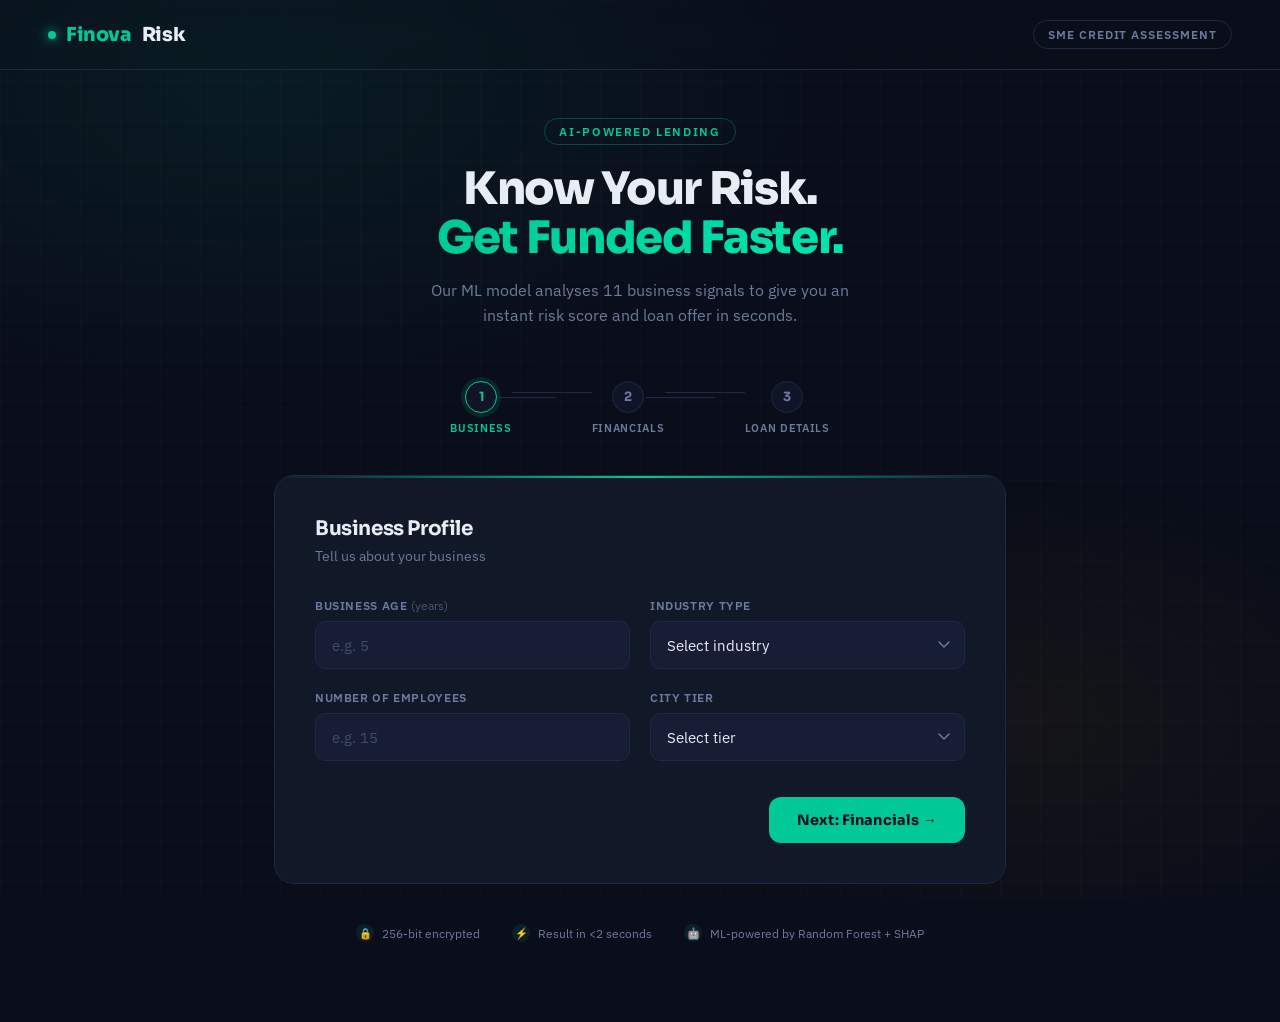
==== frontend/index.html @ 18f0ed32 "Add files via upload" ====
<!DOCTYPE html>
<html lang="en">
<head>
  <meta charset="UTF-8" />
  <meta name="viewport" content="width=device-width, initial-scale=1.0" />
  <title>SME Risk Assessment — Apply</title>
  <link rel="preconnect" href="https://fonts.googleapis.com" />
  <link href="https://fonts.googleapis.com/css2?family=Sora:wght@300;400;600;700;800&family=IBM+Plex+Sans:wght@300;400;500;600&family=IBM+Plex+Mono:wght@400;500&display=swap" rel="stylesheet" />
  <style>
    *, *::before, *::after { box-sizing: border-box; margin: 0; padding: 0; }

    :root {
      --navy:     #0a0e1a;
      --navy-2:   #0f1526;
      --navy-3:   #161d35;
      --navy-4:   #1e2745;
      --teal:     #00c896;
      --teal-dim: #00a07a;
      --gold:     #f0a500;
      --rose:     #ff5f7e;
      --text:     #e8ecf4;
      --muted:    #6b7a9e;
      --border:   #1e2848;
      --card:     #111827;
    }

    html { scroll-behavior: smooth; }

    body {
      font-family: 'IBM Plex Sans', sans-serif;
      background: var(--navy);
      color: var(--text);
      min-height: 100vh;
      overflow-x: hidden;
    }

    /* ── Background mesh ──────────────────────────── */
    body::before {
      content: '';
      position: fixed; inset: 0;
      background:
        radial-gradient(ellipse 80% 60% at 20% 10%, rgba(0,200,150,.07) 0%, transparent 60%),
        radial-gradient(ellipse 60% 50% at 80% 80%, rgba(240,165,0,.05) 0%, transparent 55%);
      pointer-events: none; z-index: 0;
    }

    /* ── Grid texture ─────────────────────────────── */
    body::after {
      content: '';
      position: fixed; inset: 0;
      background-image: linear-gradient(rgba(255,255,255,.015) 1px, transparent 1px),
                        linear-gradient(90deg, rgba(255,255,255,.015) 1px, transparent 1px);
      background-size: 40px 40px;
      pointer-events: none; z-index: 0;
    }

    /* ── Header ───────────────────────────────────── */
    header {
      position: relative; z-index: 10;
      display: flex; align-items: center; justify-content: space-between;
      padding: 20px 48px;
      border-bottom: 1px solid var(--border);
      backdrop-filter: blur(12px);
    }

    .logo {
      font-family: 'Sora', sans-serif;
      font-weight: 800;
      font-size: 1.2rem;
      letter-spacing: -.02em;
      display: flex; align-items: center; gap: 10px;
    }

    .logo-dot {
      width: 8px; height: 8px;
      border-radius: 50%;
      background: var(--teal);
      box-shadow: 0 0 12px var(--teal);
      animation: pulse 2s ease-in-out infinite;
    }

    @keyframes pulse {
      0%,100% { box-shadow: 0 0 8px var(--teal); }
      50%      { box-shadow: 0 0 20px var(--teal), 0 0 40px rgba(0,200,150,.3); }
    }

    .logo span { color: var(--teal); }

    .header-badge {
      font-size: .75rem;
      font-weight: 600;
      letter-spacing: .08em;
      text-transform: uppercase;
      color: var(--muted);
      border: 1px solid var(--border);
      padding: 6px 14px;
      border-radius: 20px;
    }

    /* ── Main layout ──────────────────────────────── */
    main {
      position: relative; z-index: 5;
      max-width: 780px;
      margin: 0 auto;
      padding: 48px 24px 80px;
    }

    /* ── Hero headline ────────────────────────────── */
    .hero {
      text-align: center;
      margin-bottom: 52px;
    }

    .hero-eyebrow {
      display: inline-block;
      font-size: .72rem;
      font-weight: 600;
      letter-spacing: .14em;
      text-transform: uppercase;
      color: var(--teal);
      border: 1px solid rgba(0,200,150,.3);
      padding: 5px 14px;
      border-radius: 20px;
      margin-bottom: 20px;
    }

    .hero h1 {
      font-family: 'Sora', sans-serif;
      font-weight: 800;
      font-size: clamp(1.9rem, 4vw, 2.8rem);
      line-height: 1.1;
      letter-spacing: -.03em;
      margin-bottom: 14px;
    }

    .hero h1 em {
      font-style: normal;
      background: linear-gradient(135deg, var(--teal), #00e6b0);
      -webkit-background-clip: text;
      -webkit-text-fill-color: transparent;
      background-clip: text;
    }

    .hero p {
      color: var(--muted);
      font-size: 1rem;
      max-width: 460px;
      margin: 0 auto;
      line-height: 1.6;
    }

    /* ── Step progress ────────────────────────────── */
    .steps-nav {
      display: flex;
      align-items: center;
      justify-content: center;
      gap: 0;
      margin-bottom: 40px;
    }

    .step-item {
      display: flex;
      flex-direction: column;
      align-items: center;
      gap: 8px;
      position: relative;
    }

    .step-item:not(:last-child)::after {
      content: '';
      position: absolute;
      top: 16px;
      left: calc(50% + 18px);
      width: calc(100% - 4px);
      height: 1px;
      background: var(--border);
      transition: background .4s ease;
    }

    .step-item.completed:not(:last-child)::after {
      background: var(--teal);
    }

    .step-connector {
      width: 80px;
      height: 1px;
      background: var(--border);
      margin-bottom: 28px;
      transition: background .4s ease;
    }

    .step-circle {
      width: 32px; height: 32px;
      border-radius: 50%;
      display: flex; align-items: center; justify-content: center;
      font-family: 'Sora', sans-serif;
      font-size: .8rem;
      font-weight: 700;
      border: 1.5px solid var(--border);
      color: var(--muted);
      background: var(--navy-2);
      transition: all .3s ease;
      position: relative; z-index: 1;
    }

    .step-item.active .step-circle {
      border-color: var(--teal);
      color: var(--teal);
      box-shadow: 0 0 0 4px rgba(0,200,150,.12);
    }

    .step-item.completed .step-circle {
      background: var(--teal);
      border-color: var(--teal);
      color: var(--navy);
    }

    .step-label {
      font-size: .7rem;
      font-weight: 600;
      letter-spacing: .06em;
      text-transform: uppercase;
      color: var(--muted);
      white-space: nowrap;
    }

    .step-item.active .step-label { color: var(--teal); }
    .step-item.completed .step-label { color: var(--text); }

    .steps-nav-inner {
      display: flex;
      align-items: flex-start;
      gap: 0;
    }

    .step-row {
      display: flex;
      align-items: center;
    }

    .step-line {
      width: 80px; height: 1px;
      background: var(--border);
      margin-bottom: 30px;
      transition: background .5s;
    }

    .step-line.done { background: var(--teal); }

    /* ── Card form ────────────────────────────────── */
    .form-card {
      background: var(--card);
      border: 1px solid var(--border);
      border-radius: 20px;
      padding: 40px;
      position: relative;
      overflow: hidden;
    }

    .form-card::before {
      content: '';
      position: absolute;
      top: 0; left: 0; right: 0;
      height: 2px;
      background: linear-gradient(90deg, transparent, var(--teal), transparent);
    }

    .step-panel {
      display: none;
      animation: fadeSlide .35s ease forwards;
    }

    .step-panel.active { display: block; }

    @keyframes fadeSlide {
      from { opacity: 0; transform: translateX(18px); }
      to   { opacity: 1; transform: translateX(0); }
    }

    .panel-title {
      font-family: 'Sora', sans-serif;
      font-weight: 700;
      font-size: 1.25rem;
      margin-bottom: 6px;
      letter-spacing: -.02em;
    }

    .panel-subtitle {
      color: var(--muted);
      font-size: .875rem;
      margin-bottom: 32px;
    }

    /* ── Form fields ──────────────────────────────── */
    .field-grid {
      display: grid;
      grid-template-columns: 1fr 1fr;
      gap: 20px;
    }

    .field-grid.single { grid-template-columns: 1fr; }
    .field-grid.thirds { grid-template-columns: 1fr 1fr 1fr; }

    @media (max-width: 580px) {
      .field-grid, .field-grid.thirds { grid-template-columns: 1fr; }
      .form-card { padding: 24px; }
    }

    .field {
      display: flex;
      flex-direction: column;
      gap: 8px;
    }

    .field.full { grid-column: 1 / -1; }

    label {
      font-size: .78rem;
      font-weight: 600;
      letter-spacing: .05em;
      text-transform: uppercase;
      color: var(--muted);
    }

    .field-hint {
      font-size: .72rem;
      color: #4a5570;
      letter-spacing: 0;
      text-transform: none;
      font-weight: 400;
    }

    input[type="number"],
    input[type="text"],
    select {
      background: var(--navy-3);
      border: 1px solid var(--border);
      border-radius: 10px;
      padding: 13px 16px;
      font-family: 'IBM Plex Sans', sans-serif;
      font-size: .95rem;
      color: var(--text);
      transition: border-color .2s, box-shadow .2s;
      outline: none;
      width: 100%;
      appearance: none;
    }

    input[type="number"]:focus,
    input[type="text"]:focus,
    select:focus {
      border-color: var(--teal);
      box-shadow: 0 0 0 3px rgba(0,200,150,.12);
    }

    input[type="number"]::placeholder { color: var(--muted); opacity: .5; }

    select {
      background-image: url("data:image/svg+xml,%3Csvg xmlns='http://www.w3.org/2000/svg' width='12' height='8' viewBox='0 0 12 8'%3E%3Cpath d='M1 1l5 5 5-5' stroke='%236b7a9e' stroke-width='1.5' fill='none' stroke-linecap='round'/%3E%3C/svg%3E");
      background-repeat: no-repeat;
      background-position: right 14px center;
      padding-right: 40px;
      cursor: pointer;
    }

    select option { background: var(--navy-3); }

    /* Segmented control for utility payment */
    .segmented {
      display: flex;
      border: 1px solid var(--border);
      border-radius: 10px;
      overflow: hidden;
    }

    .segmented input[type="radio"] { display: none; }

    .segmented label {
      flex: 1;
      text-align: center;
      padding: 12px 8px;
      font-size: .8rem;
      font-weight: 600;
      text-transform: uppercase;
      letter-spacing: .05em;
      color: var(--muted);
      background: var(--navy-3);
      cursor: pointer;
      transition: all .2s;
      border-right: 1px solid var(--border);
    }

    .segmented label:last-of-type { border-right: none; }

    .segmented input[type="radio"]:checked + label {
      color: var(--navy);
      background: var(--teal);
    }

    /* INR prefix input */
    .input-prefix {
      display: flex;
      align-items: center;
      border: 1px solid var(--border);
      border-radius: 10px;
      overflow: hidden;
      background: var(--navy-3);
      transition: border-color .2s, box-shadow .2s;
    }

    .input-prefix:focus-within {
      border-color: var(--teal);
      box-shadow: 0 0 0 3px rgba(0,200,150,.12);
    }

    .prefix-label {
      padding: 13px 14px;
      font-family: 'IBM Plex Mono', monospace;
      font-size: .8rem;
      color: var(--teal);
      font-weight: 500;
      border-right: 1px solid var(--border);
      background: rgba(0,200,150,.06);
      white-space: nowrap;
      text-transform: none;
      letter-spacing: 0;
    }

    .input-prefix input {
      border: none;
      border-radius: 0;
      background: transparent;
      flex: 1;
    }

    .input-prefix input:focus {
      border: none;
      box-shadow: none;
    }

    /* Range slider */
    .slider-wrap { display: flex; flex-direction: column; gap: 8px; }

    .slider-val {
      font-family: 'IBM Plex Mono', monospace;
      font-size: 1.1rem;
      font-weight: 500;
      color: var(--teal);
    }

    input[type="range"] {
      width: 100%;
      height: 4px;
      -webkit-appearance: none;
      background: var(--border);
      border-radius: 2px;
      outline: none;
      cursor: pointer;
    }

    input[type="range"]::-webkit-slider-thumb {
      -webkit-appearance: none;
      width: 18px; height: 18px;
      border-radius: 50%;
      background: var(--teal);
      box-shadow: 0 0 0 3px rgba(0,200,150,.2);
      cursor: pointer;
    }

    .slider-ticks {
      display: flex;
      justify-content: space-between;
      font-size: .7rem;
      color: var(--muted);
      font-family: 'IBM Plex Mono', monospace;
    }

    /* Error state */
    .field.error input,
    .field.error select,
    .field.error .input-prefix {
      border-color: var(--rose) !important;
    }

    .field-error-msg {
      font-size: .72rem;
      color: var(--rose);
      display: none;
    }

    .field.error .field-error-msg { display: block; }

    /* ── Summary card ─────────────────────────────── */
    .summary-grid {
      display: grid;
      grid-template-columns: 1fr 1fr;
      gap: 10px;
      margin-bottom: 28px;
    }

    .summary-item {
      background: var(--navy-3);
      border: 1px solid var(--border);
      border-radius: 10px;
      padding: 12px 16px;
    }

    .summary-item .s-label {
      font-size: .7rem;
      font-weight: 600;
      letter-spacing: .07em;
      text-transform: uppercase;
      color: var(--muted);
      margin-bottom: 4px;
    }

    .summary-item .s-val {
      font-family: 'IBM Plex Mono', monospace;
      font-size: .9rem;
      font-weight: 500;
      color: var(--text);
    }

    /* ── Navigation buttons ───────────────────────── */
    .form-nav {
      display: flex;
      justify-content: space-between;
      align-items: center;
      margin-top: 36px;
      gap: 12px;
    }

    .btn {
      font-family: 'Sora', sans-serif;
      font-weight: 700;
      font-size: .9rem;
      padding: 14px 28px;
      border-radius: 12px;
      border: none;
      cursor: pointer;
      transition: all .25s;
      letter-spacing: .01em;
    }

    .btn-ghost {
      background: transparent;
      border: 1px solid var(--border);
      color: var(--muted);
    }

    .btn-ghost:hover {
      border-color: var(--teal);
      color: var(--teal);
    }

    .btn-primary {
      background: var(--teal);
      color: var(--navy);
      min-width: 160px;
      display: flex; align-items: center; justify-content: center; gap: 8px;
    }

    .btn-primary:hover {
      background: #00e6b0;
      transform: translateY(-1px);
      box-shadow: 0 8px 24px rgba(0,200,150,.3);
    }

    .btn-primary:active { transform: translateY(0); }

    .btn-primary:disabled {
      opacity: .5; cursor: not-allowed; transform: none; box-shadow: none;
    }

    .btn-primary .spinner {
      width: 16px; height: 16px;
      border: 2px solid rgba(10,14,26,.3);
      border-top-color: var(--navy);
      border-radius: 50%;
      animation: spin .7s linear infinite;
      display: none;
    }

    @keyframes spin { to { transform: rotate(360deg); } }

    .btn-primary.loading .spinner { display: block; }
    .btn-primary.loading .btn-text { display: none; }

    /* ── Trust strip ──────────────────────────────── */
    .trust-strip {
      display: flex;
      justify-content: center;
      gap: 32px;
      margin-top: 40px;
      flex-wrap: wrap;
    }

    .trust-item {
      display: flex;
      align-items: center;
      gap: 8px;
      font-size: .78rem;
      color: var(--muted);
    }

    .trust-icon {
      width: 18px; height: 18px;
      border-radius: 50%;
      background: rgba(0,200,150,.1);
      display: flex; align-items: center; justify-content: center;
      font-size: .65rem;
    }

    /* ── Toast ────────────────────────────────────── */
    .toast {
      position: fixed;
      bottom: 28px; right: 28px;
      background: #1e1430;
      border: 1px solid var(--rose);
      color: var(--rose);
      padding: 14px 20px;
      border-radius: 12px;
      font-size: .875rem;
      font-weight: 500;
      max-width: 340px;
      transform: translateY(80px);
      opacity: 0;
      transition: all .3s;
      z-index: 100;
    }

    .toast.show {
      transform: translateY(0);
      opacity: 1;
    }
  </style>
</head>
<body>

  <header>
    <div class="logo">
      <div class="logo-dot"></div>
      <span>Finova</span>Risk
    </div>
    <div class="header-badge">SME Credit Assessment</div>
  </header>

  <main>
    <div class="hero">
      <div class="hero-eyebrow">AI-Powered Lending</div>
      <h1>Know Your Risk.<br /><em>Get Funded Faster.</em></h1>
      <p>Our ML model analyses 11 business signals to give you an instant risk score and loan offer in seconds.</p>
    </div>

    <!-- Step Progress -->
    <div class="steps-nav" id="stepsNav">
      <div class="step-row">
        <div class="step-item active" id="s1">
          <div class="step-circle">1</div>
          <div class="step-label">Business</div>
        </div>
        <div class="step-line" id="line1"></div>
        <div class="step-item" id="s2">
          <div class="step-circle">2</div>
          <div class="step-label">Financials</div>
        </div>
        <div class="step-line" id="line2"></div>
        <div class="step-item" id="s3">
          <div class="step-circle">3</div>
          <div class="step-label">Loan Details</div>
        </div>
      </div>
    </div>

    <div class="form-card">

      <!-- ── Step 1: Business Profile ──────────────────── -->
      <div class="step-panel active" id="panel1">
        <div class="panel-title">Business Profile</div>
        <div class="panel-subtitle">Tell us about your business</div>

        <div class="field-grid">
          <div class="field" id="f-business_age">
            <label for="business_age">Business Age
              <span class="field-hint">(years)</span>
            </label>
            <input type="number" id="business_age" name="business_age" placeholder="e.g. 5" min="0" max="100" />
            <span class="field-error-msg">Please enter a valid age (0–100)</span>
          </div>

          <div class="field" id="f-industry_type">
            <label for="industry_type">Industry Type</label>
            <select id="industry_type" name="industry_type">
              <option value="" disabled selected>Select industry</option>
              <option value="0">🛍️  Retail</option>
              <option value="1">🏭  Manufacturing</option>
              <option value="2">💼  Services</option>
              <option value="3">🍽️  Food &amp; Beverage</option>
              <option value="4">🧵  Textile</option>
            </select>
            <span class="field-error-msg">Please select an industry</span>
          </div>

          <div class="field" id="f-num_employees">
            <label for="num_employees">Number of Employees</label>
            <input type="number" id="num_employees" name="num_employees" placeholder="e.g. 15" min="1" max="5000" />
            <span class="field-error-msg">Enter a number between 1 and 5000</span>
          </div>

          <div class="field" id="f-city_tier">
            <label for="city_tier">City Tier</label>
            <select id="city_tier" name="city_tier">
              <option value="" disabled selected>Select tier</option>
              <option value="1">Tier 1 — Metro (Mumbai, Delhi, Bengaluru…)</option>
              <option value="2">Tier 2 — Mid-size city</option>
              <option value="3">Tier 3 — Small town / Rural</option>
            </select>
            <span class="field-error-msg">Please select a city tier</span>
          </div>
        </div>

        <div class="form-nav">
          <div></div>
          <button class="btn btn-primary" onclick="nextStep(1)">
            <span class="btn-text">Next: Financials →</span>
            <span class="spinner"></span>
          </button>
        </div>
      </div>

      <!-- ── Step 2: Financials ────────────────────────── -->
      <div class="step-panel" id="panel2">
        <div class="panel-title">Financial Details</div>
        <div class="panel-subtitle">Your business's financial health signals</div>

        <div class="field-grid">
          <div class="field" id="f-annual_revenue">
            <label>Annual Revenue</label>
            <div class="input-prefix">
              <span class="prefix-label">₹ INR</span>
              <input type="number" id="annual_revenue" name="annual_revenue" placeholder="e.g. 5000000" min="0" />
            </div>
            <span class="field-error-msg">Enter a positive revenue amount</span>
          </div>

          <div class="field" id="f-existing_debt">
            <label>Existing Debt</label>
            <div class="input-prefix">
              <span class="prefix-label">₹ INR</span>
              <input type="number" id="existing_debt" name="existing_debt" placeholder="e.g. 500000" min="0" />
            </div>
            <span class="field-error-msg">Enter 0 if no existing debt</span>
          </div>

          <div class="field" id="f-upi_volume">
            <label>Monthly UPI Volume
              <span class="field-hint">(INR/month)</span>
            </label>
            <div class="input-prefix">
              <span class="prefix-label">₹ INR</span>
              <input type="number" id="upi_volume" name="upi_volume" placeholder="e.g. 300000" min="0" />
            </div>
            <span class="field-error-msg">Enter a valid UPI volume</span>
          </div>

          <div class="field" id="f-gst_consistency">
            <label>GST Filing Consistency
              <span class="field-hint">(%)</span>
            </label>
            <div class="slider-wrap">
              <span class="slider-val" id="gst_val">70%</span>
              <input type="range" id="gst_consistency" name="gst_consistency" min="0" max="100" value="70"
                     oninput="document.getElementById('gst_val').textContent = this.value + '%'" />
              <div class="slider-ticks"><span>0%</span><span>50%</span><span>100%</span></div>
            </div>
          </div>

          <div class="field full" id="f-utility_payment">
            <label>Utility Bill Payment History</label>
            <div class="segmented">
              <input type="radio" name="utility_payment" id="util_poor"    value="0" />
              <label for="util_poor"    style="color:inherit">🔴 Poor</label>
              <input type="radio" name="utility_payment" id="util_avg"     value="1" checked />
              <label for="util_avg"     style="color:inherit">🟡 Average</label>
              <input type="radio" name="utility_payment" id="util_good"    value="2" />
              <label for="util_good"    style="color:inherit">🟢 Good</label>
            </div>
          </div>
        </div>

        <div class="form-nav">
          <button class="btn btn-ghost" onclick="prevStep(2)">← Back</button>
          <button class="btn btn-primary" onclick="nextStep(2)">
            <span class="btn-text">Next: Loan Details →</span>
            <span class="spinner"></span>
          </button>
        </div>
      </div>

      <!-- ── Step 3: Loan Details + Summary ───────────── -->
      <div class="step-panel" id="panel3">
        <div class="panel-title">Loan Request</div>
        <div class="panel-subtitle">How much do you need and for how long?</div>

        <div class="field-grid">
          <div class="field" id="f-loan_amount">
            <label>Loan Amount Requested</label>
            <div class="input-prefix">
              <span class="prefix-label">₹ INR</span>
              <input type="number" id="loan_amount" name="loan_amount" placeholder="e.g. 2000000" min="1" />
            </div>
            <span class="field-error-msg">Enter a valid loan amount</span>
          </div>

          <div class="field" id="f-loan_duration">
            <label>Loan Duration
              <span class="field-hint">(months)</span>
            </label>
            <div class="slider-wrap">
              <span class="slider-val" id="dur_val">24 months</span>
              <input type="range" id="loan_duration" name="loan_duration" min="3" max="120" value="24"
                     oninput="document.getElementById('dur_val').textContent = this.value + ' months'" />
              <div class="slider-ticks"><span>3m</span><span>5 yrs</span><span>10 yrs</span></div>
            </div>
          </div>
        </div>

        <!-- Application Summary -->
        <div style="margin-top:32px; margin-bottom:8px">
          <div style="font-size:.78rem;font-weight:600;letter-spacing:.08em;text-transform:uppercase;color:var(--muted);margin-bottom:16px">
            Application Summary
          </div>
          <div class="summary-grid" id="summaryGrid">
            <!-- filled by JS -->
          </div>
        </div>

        <div class="form-nav">
          <button class="btn btn-ghost" onclick="prevStep(3)">← Back</button>
          <button class="btn btn-primary" id="submitBtn" onclick="submitForm()">
            <span class="btn-text">Assess My Risk ✦</span>
            <span class="spinner"></span>
          </button>
        </div>
      </div>

    </div><!-- .form-card -->

    <div class="trust-strip">
      <div class="trust-item"><div class="trust-icon">🔒</div> 256-bit encrypted</div>
      <div class="trust-item"><div class="trust-icon">⚡</div> Result in &lt;2 seconds</div>
      <div class="trust-item"><div class="trust-icon">🤖</div> ML-powered by Random Forest + SHAP</div>
    </div>
  </main>

  <div class="toast" id="toast"></div>

  <script>
    const API_BASE = 'http://localhost:8000';
    let currentStep = 1;

    // ── Step navigation ────────────────────────────────────────────────────────
    function setStep(step) {
      for (let i = 1; i <= 3; i++) {
        const panel = document.getElementById(`panel${i}`);
        const sItem = document.getElementById(`s${i}`);
        panel.classList.remove('active');
        sItem.classList.remove('active', 'completed');
        if (i < step)      sItem.classList.add('completed');
        else if (i === step) { sItem.classList.add('active'); panel.classList.add('active'); }
      }
      for (let i = 1; i <= 2; i++) {
        document.getElementById(`line${i}`).classList.toggle('done', i < step);
      }
      currentStep = step;
      if (step === 3) buildSummary();
    }

    // ── Validation ─────────────────────────────────────────────────────────────
    const stepFields = {
      1: ['business_age','industry_type','num_employees','city_tier'],
      2: ['annual_revenue','existing_debt','upi_volume'],
      3: ['loan_amount'],
    };

    function validateStep(step) {
      let valid = true;
      const fields = stepFields[step] || [];
      fields.forEach(id => {
        const el = document.getElementById(id);
        const wrap = document.getElementById(`f-${id}`);
        if (!wrap) return;
        const val = el ? el.value.trim() : '';
        const isNum = el && el.type === 'number';
        let ok = val !== '' && val !== 'null' && (!isNum || (+val >= +el.min && (el.max === '' || +val <= +el.max)));
        wrap.classList.toggle('error', !ok);
        if (!ok) valid = false;
      });
      return valid;
    }

    function nextStep(from) {
      if (!validateStep(from)) { showToast('Please fill in all required fields correctly.'); return; }
      setStep(from + 1);
    }

    function prevStep(from) { setStep(from - 1); }

    // ── Summary builder ────────────────────────────────────────────────────────
    const industryNames = ['Retail','Manufacturing','Services','Food & Beverage','Textile'];
    const tierNames     = ['','Tier 1 — Metro','Tier 2','Tier 3'];
    const utilNames     = ['Poor','Average','Good'];

    function fmtINR(v) {
      const n = +v;
      if (n >= 10_000_000) return `₹${(n/10_000_000).toFixed(1)}Cr`;
      if (n >= 100_000)    return `₹${(n/100_000).toFixed(1)}L`;
      return `₹${n.toLocaleString('en-IN')}`;
    }

    function buildSummary() {
      const items = [
        { label: 'Business Age',    val: `${document.getElementById('business_age').value} yrs` },
        { label: 'Industry',        val: industryNames[document.getElementById('industry_type').value] || '—' },
        { label: 'Employees',       val: document.getElementById('num_employees').value },
        { label: 'City',            val: tierNames[document.getElementById('city_tier').value] || '—' },
        { label: 'Annual Revenue',  val: fmtINR(document.getElementById('annual_revenue').value) },
        { label: 'Existing Debt',   val: fmtINR(document.getElementById('existing_debt').value) },
        { label: 'UPI Volume/mo',   val: fmtINR(document.getElementById('upi_volume').value) },
        { label: 'GST Consistency', val: `${document.getElementById('gst_consistency').value}%` },
      ];
      document.getElementById('summaryGrid').innerHTML = items.map(i =>
        `<div class="summary-item"><div class="s-label">${i.label}</div><div class="s-val">${i.val}</div></div>`
      ).join('');
    }

    // ── Collect form data ──────────────────────────────────────────────────────
    function collectData() {
      const util = document.querySelector('input[name="utility_payment"]:checked');
      return {
        business_age:    parseFloat(document.getElementById('business_age').value),
        industry_type:   parseInt(document.getElementById('industry_type').value),
        num_employees:   parseInt(document.getElementById('num_employees').value),
        city_tier:       parseInt(document.getElementById('city_tier').value),
        annual_revenue:  parseFloat(document.getElementById('annual_revenue').value),
        gst_consistency: parseFloat(document.getElementById('gst_consistency').value),
        existing_debt:   parseFloat(document.getElementById('existing_debt').value),
        upi_volume:      parseFloat(document.getElementById('upi_volume').value),
        utility_payment: parseInt(util ? util.value : 1),
        loan_amount:     parseFloat(document.getElementById('loan_amount').value),
        loan_duration:   parseInt(document.getElementById('loan_duration').value),
      };
    }

    // ── Submit ─────────────────────────────────────────────────────────────────
    async function submitForm() {
      if (!validateStep(3)) { showToast('Please enter a valid loan amount.'); return; }

      const btn = document.getElementById('submitBtn');
      btn.classList.add('loading');
      btn.disabled = true;

      try {
        const payload = collectData();
        const res  = await fetch(`${API_BASE}/predict`, {
          method: 'POST',
          headers: { 'Content-Type': 'application/json' },
          body: JSON.stringify(payload),
        });

        if (!res.ok) {
          const err = await res.json();
          throw new Error(err.detail || 'Server error');
        }

        const json = await res.json();
        sessionStorage.setItem('riskResult', JSON.stringify(json.data));
        sessionStorage.setItem('formInput',  JSON.stringify(payload));
        window.location.href = 'result.html';

      } catch (e) {
        showToast(`Error: ${e.message}`);
        btn.classList.remove('loading');
        btn.disabled = false;
      }
    }

    // ── Toast ──────────────────────────────────────────────────────────────────
    function showToast(msg) {
      const t = document.getElementById('toast');
      t.textContent = msg;
      t.classList.add('show');
      setTimeout(() => t.classList.remove('show'), 3500);
    }

    // ── Remove error on input ──────────────────────────────────────────────────
    document.querySelectorAll('input, select').forEach(el => {
      el.addEventListener('input', () => {
        const wrap = document.getElementById(`f-${el.name || el.id}`);
        if (wrap) wrap.classList.remove('error');
      });
    });
  </script>
</body>
</html>
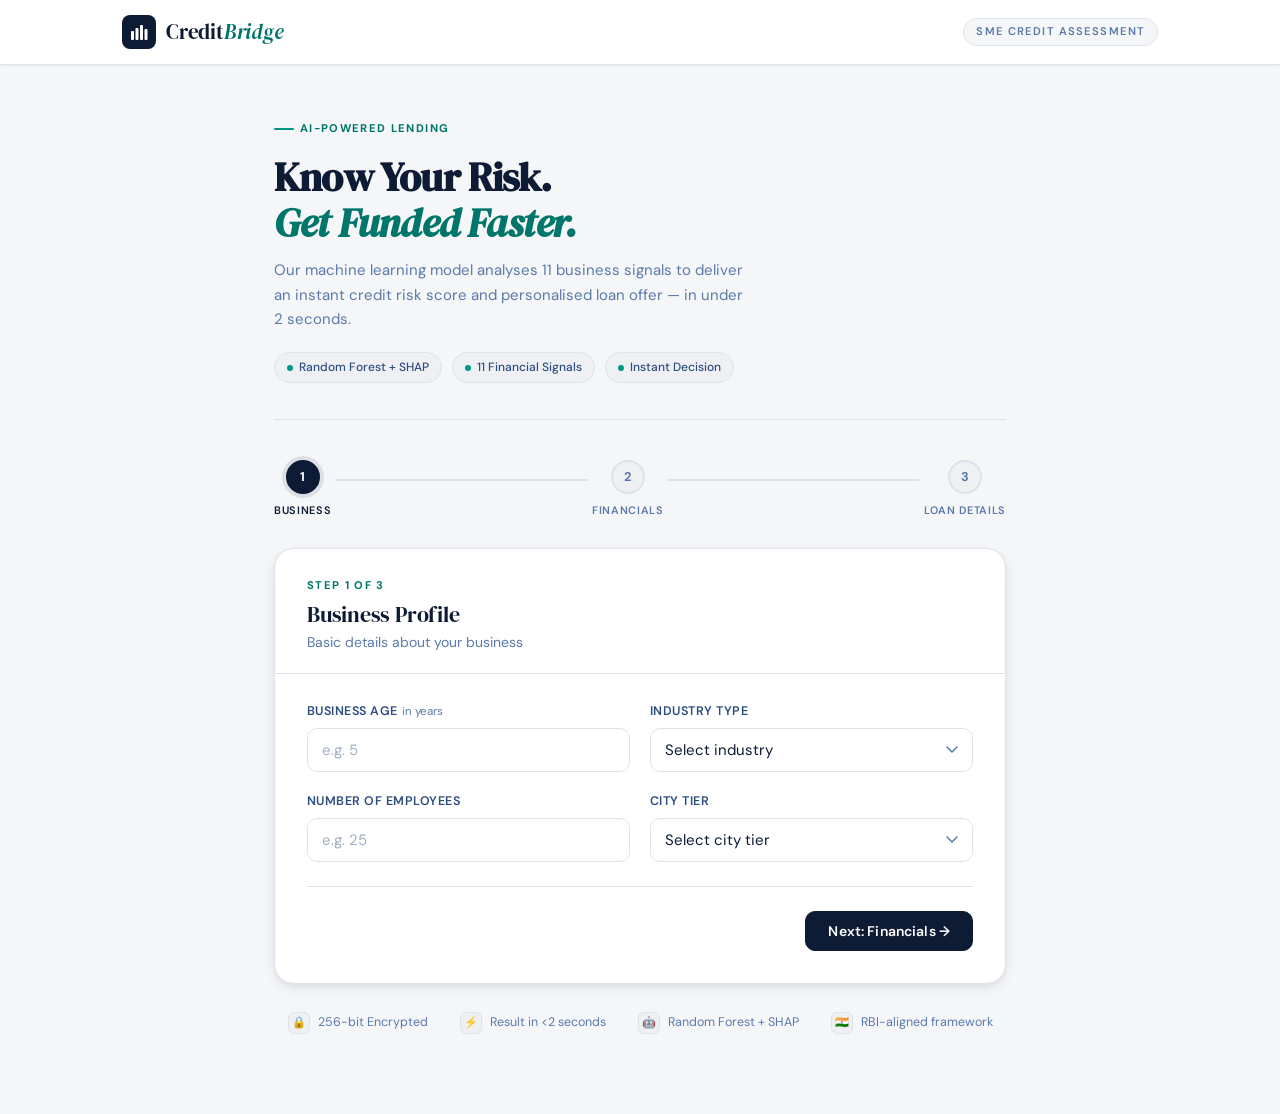
==== commit 6089d4e8: "updated UI" ====
--- a/frontend/index.html
+++ b/frontend/index.html
@@ -3,1003 +3,272 @@
 <head>
   <meta charset="UTF-8" />
   <meta name="viewport" content="width=device-width, initial-scale=1.0" />
-  <title>SME Risk Assessment — Apply</title>
-  <link rel="preconnect" href="https://fonts.googleapis.com" />
-  <link href="https://fonts.googleapis.com/css2?family=Sora:wght@300;400;600;700;800&family=IBM+Plex+Sans:wght@300;400;500;600&family=IBM+Plex+Mono:wght@400;500&display=swap" rel="stylesheet" />
-  <style>
-    *, *::before, *::after { box-sizing: border-box; margin: 0; padding: 0; }
-
-    :root {
-      --navy:     #0a0e1a;
-      --navy-2:   #0f1526;
-      --navy-3:   #161d35;
-      --navy-4:   #1e2745;
-      --teal:     #00c896;
-      --teal-dim: #00a07a;
-      --gold:     #f0a500;
-      --rose:     #ff5f7e;
-      --text:     #e8ecf4;
-      --muted:    #6b7a9e;
-      --border:   #1e2848;
-      --card:     #111827;
-    }
-
-    html { scroll-behavior: smooth; }
-
-    body {
-      font-family: 'IBM Plex Sans', sans-serif;
-      background: var(--navy);
-      color: var(--text);
-      min-height: 100vh;
-      overflow-x: hidden;
-    }
-
-    /* ── Background mesh ──────────────────────────── */
-    body::before {
-      content: '';
-      position: fixed; inset: 0;
-      background:
-        radial-gradient(ellipse 80% 60% at 20% 10%, rgba(0,200,150,.07) 0%, transparent 60%),
-        radial-gradient(ellipse 60% 50% at 80% 80%, rgba(240,165,0,.05) 0%, transparent 55%);
-      pointer-events: none; z-index: 0;
-    }
-
-    /* ── Grid texture ─────────────────────────────── */
-    body::after {
-      content: '';
-      position: fixed; inset: 0;
-      background-image: linear-gradient(rgba(255,255,255,.015) 1px, transparent 1px),
-                        linear-gradient(90deg, rgba(255,255,255,.015) 1px, transparent 1px);
-      background-size: 40px 40px;
-      pointer-events: none; z-index: 0;
-    }
-
-    /* ── Header ───────────────────────────────────── */
-    header {
-      position: relative; z-index: 10;
-      display: flex; align-items: center; justify-content: space-between;
-      padding: 20px 48px;
-      border-bottom: 1px solid var(--border);
-      backdrop-filter: blur(12px);
-    }
-
-    .logo {
-      font-family: 'Sora', sans-serif;
-      font-weight: 800;
-      font-size: 1.2rem;
-      letter-spacing: -.02em;
-      display: flex; align-items: center; gap: 10px;
-    }
-
-    .logo-dot {
-      width: 8px; height: 8px;
-      border-radius: 50%;
-      background: var(--teal);
-      box-shadow: 0 0 12px var(--teal);
-      animation: pulse 2s ease-in-out infinite;
-    }
-
-    @keyframes pulse {
-      0%,100% { box-shadow: 0 0 8px var(--teal); }
-      50%      { box-shadow: 0 0 20px var(--teal), 0 0 40px rgba(0,200,150,.3); }
-    }
-
-    .logo span { color: var(--teal); }
-
-    .header-badge {
-      font-size: .75rem;
-      font-weight: 600;
-      letter-spacing: .08em;
-      text-transform: uppercase;
-      color: var(--muted);
-      border: 1px solid var(--border);
-      padding: 6px 14px;
-      border-radius: 20px;
-    }
-
-    /* ── Main layout ──────────────────────────────── */
-    main {
-      position: relative; z-index: 5;
-      max-width: 780px;
-      margin: 0 auto;
-      padding: 48px 24px 80px;
-    }
-
-    /* ── Hero headline ────────────────────────────── */
-    .hero {
-      text-align: center;
-      margin-bottom: 52px;
-    }
-
-    .hero-eyebrow {
-      display: inline-block;
-      font-size: .72rem;
-      font-weight: 600;
-      letter-spacing: .14em;
-      text-transform: uppercase;
-      color: var(--teal);
-      border: 1px solid rgba(0,200,150,.3);
-      padding: 5px 14px;
-      border-radius: 20px;
-      margin-bottom: 20px;
-    }
-
-    .hero h1 {
-      font-family: 'Sora', sans-serif;
-      font-weight: 800;
-      font-size: clamp(1.9rem, 4vw, 2.8rem);
-      line-height: 1.1;
-      letter-spacing: -.03em;
-      margin-bottom: 14px;
-    }
-
-    .hero h1 em {
-      font-style: normal;
-      background: linear-gradient(135deg, var(--teal), #00e6b0);
-      -webkit-background-clip: text;
-      -webkit-text-fill-color: transparent;
-      background-clip: text;
-    }
-
-    .hero p {
-      color: var(--muted);
-      font-size: 1rem;
-      max-width: 460px;
-      margin: 0 auto;
-      line-height: 1.6;
-    }
-
-    /* ── Step progress ────────────────────────────── */
-    .steps-nav {
-      display: flex;
-      align-items: center;
-      justify-content: center;
-      gap: 0;
-      margin-bottom: 40px;
-    }
-
-    .step-item {
-      display: flex;
-      flex-direction: column;
-      align-items: center;
-      gap: 8px;
-      position: relative;
-    }
-
-    .step-item:not(:last-child)::after {
-      content: '';
-      position: absolute;
-      top: 16px;
-      left: calc(50% + 18px);
-      width: calc(100% - 4px);
-      height: 1px;
-      background: var(--border);
-      transition: background .4s ease;
-    }
-
-    .step-item.completed:not(:last-child)::after {
-      background: var(--teal);
-    }
-
-    .step-connector {
-      width: 80px;
-      height: 1px;
-      background: var(--border);
-      margin-bottom: 28px;
-      transition: background .4s ease;
-    }
-
-    .step-circle {
-      width: 32px; height: 32px;
-      border-radius: 50%;
-      display: flex; align-items: center; justify-content: center;
-      font-family: 'Sora', sans-serif;
-      font-size: .8rem;
-      font-weight: 700;
-      border: 1.5px solid var(--border);
-      color: var(--muted);
-      background: var(--navy-2);
-      transition: all .3s ease;
-      position: relative; z-index: 1;
-    }
-
-    .step-item.active .step-circle {
-      border-color: var(--teal);
-      color: var(--teal);
-      box-shadow: 0 0 0 4px rgba(0,200,150,.12);
-    }
-
-    .step-item.completed .step-circle {
-      background: var(--teal);
-      border-color: var(--teal);
-      color: var(--navy);
-    }
-
-    .step-label {
-      font-size: .7rem;
-      font-weight: 600;
-      letter-spacing: .06em;
-      text-transform: uppercase;
-      color: var(--muted);
-      white-space: nowrap;
-    }
-
-    .step-item.active .step-label { color: var(--teal); }
-    .step-item.completed .step-label { color: var(--text); }
-
-    .steps-nav-inner {
-      display: flex;
-      align-items: flex-start;
-      gap: 0;
-    }
-
-    .step-row {
-      display: flex;
-      align-items: center;
-    }
-
-    .step-line {
-      width: 80px; height: 1px;
-      background: var(--border);
-      margin-bottom: 30px;
-      transition: background .5s;
-    }
-
-    .step-line.done { background: var(--teal); }
-
-    /* ── Card form ────────────────────────────────── */
-    .form-card {
-      background: var(--card);
-      border: 1px solid var(--border);
-      border-radius: 20px;
-      padding: 40px;
-      position: relative;
-      overflow: hidden;
-    }
-
-    .form-card::before {
-      content: '';
-      position: absolute;
-      top: 0; left: 0; right: 0;
-      height: 2px;
-      background: linear-gradient(90deg, transparent, var(--teal), transparent);
-    }
-
-    .step-panel {
-      display: none;
-      animation: fadeSlide .35s ease forwards;
-    }
-
-    .step-panel.active { display: block; }
-
-    @keyframes fadeSlide {
-      from { opacity: 0; transform: translateX(18px); }
-      to   { opacity: 1; transform: translateX(0); }
-    }
-
-    .panel-title {
-      font-family: 'Sora', sans-serif;
-      font-weight: 700;
-      font-size: 1.25rem;
-      margin-bottom: 6px;
-      letter-spacing: -.02em;
-    }
-
-    .panel-subtitle {
-      color: var(--muted);
-      font-size: .875rem;
-      margin-bottom: 32px;
-    }
-
-    /* ── Form fields ──────────────────────────────── */
-    .field-grid {
-      display: grid;
-      grid-template-columns: 1fr 1fr;
-      gap: 20px;
-    }
-
-    .field-grid.single { grid-template-columns: 1fr; }
-    .field-grid.thirds { grid-template-columns: 1fr 1fr 1fr; }
-
-    @media (max-width: 580px) {
-      .field-grid, .field-grid.thirds { grid-template-columns: 1fr; }
-      .form-card { padding: 24px; }
-    }
-
-    .field {
-      display: flex;
-      flex-direction: column;
-      gap: 8px;
-    }
-
-    .field.full { grid-column: 1 / -1; }
-
-    label {
-      font-size: .78rem;
-      font-weight: 600;
-      letter-spacing: .05em;
-      text-transform: uppercase;
-      color: var(--muted);
-    }
-
-    .field-hint {
-      font-size: .72rem;
-      color: #4a5570;
-      letter-spacing: 0;
-      text-transform: none;
-      font-weight: 400;
-    }
-
-    input[type="number"],
-    input[type="text"],
-    select {
-      background: var(--navy-3);
-      border: 1px solid var(--border);
-      border-radius: 10px;
-      padding: 13px 16px;
-      font-family: 'IBM Plex Sans', sans-serif;
-      font-size: .95rem;
-      color: var(--text);
-      transition: border-color .2s, box-shadow .2s;
-      outline: none;
-      width: 100%;
-      appearance: none;
-    }
-
-    input[type="number"]:focus,
-    input[type="text"]:focus,
-    select:focus {
-      border-color: var(--teal);
-      box-shadow: 0 0 0 3px rgba(0,200,150,.12);
-    }
-
-    input[type="number"]::placeholder { color: var(--muted); opacity: .5; }
-
-    select {
-      background-image: url("data:image/svg+xml,%3Csvg xmlns='http://www.w3.org/2000/svg' width='12' height='8' viewBox='0 0 12 8'%3E%3Cpath d='M1 1l5 5 5-5' stroke='%236b7a9e' stroke-width='1.5' fill='none' stroke-linecap='round'/%3E%3C/svg%3E");
-      background-repeat: no-repeat;
-      background-position: right 14px center;
-      padding-right: 40px;
-      cursor: pointer;
-    }
-
-    select option { background: var(--navy-3); }
-
-    /* Segmented control for utility payment */
-    .segmented {
-      display: flex;
-      border: 1px solid var(--border);
-      border-radius: 10px;
-      overflow: hidden;
-    }
-
-    .segmented input[type="radio"] { display: none; }
-
-    .segmented label {
-      flex: 1;
-      text-align: center;
-      padding: 12px 8px;
-      font-size: .8rem;
-      font-weight: 600;
-      text-transform: uppercase;
-      letter-spacing: .05em;
-      color: var(--muted);
-      background: var(--navy-3);
-      cursor: pointer;
-      transition: all .2s;
-      border-right: 1px solid var(--border);
-    }
-
-    .segmented label:last-of-type { border-right: none; }
-
-    .segmented input[type="radio"]:checked + label {
-      color: var(--navy);
-      background: var(--teal);
-    }
-
-    /* INR prefix input */
-    .input-prefix {
-      display: flex;
-      align-items: center;
-      border: 1px solid var(--border);
-      border-radius: 10px;
-      overflow: hidden;
-      background: var(--navy-3);
-      transition: border-color .2s, box-shadow .2s;
-    }
-
-    .input-prefix:focus-within {
-      border-color: var(--teal);
-      box-shadow: 0 0 0 3px rgba(0,200,150,.12);
-    }
-
-    .prefix-label {
-      padding: 13px 14px;
-      font-family: 'IBM Plex Mono', monospace;
-      font-size: .8rem;
-      color: var(--teal);
-      font-weight: 500;
-      border-right: 1px solid var(--border);
-      background: rgba(0,200,150,.06);
-      white-space: nowrap;
-      text-transform: none;
-      letter-spacing: 0;
-    }
-
-    .input-prefix input {
-      border: none;
-      border-radius: 0;
-      background: transparent;
-      flex: 1;
-    }
-
-    .input-prefix input:focus {
-      border: none;
-      box-shadow: none;
-    }
-
-    /* Range slider */
-    .slider-wrap { display: flex; flex-direction: column; gap: 8px; }
-
-    .slider-val {
-      font-family: 'IBM Plex Mono', monospace;
-      font-size: 1.1rem;
-      font-weight: 500;
-      color: var(--teal);
-    }
-
-    input[type="range"] {
-      width: 100%;
-      height: 4px;
-      -webkit-appearance: none;
-      background: var(--border);
-      border-radius: 2px;
-      outline: none;
-      cursor: pointer;
-    }
-
-    input[type="range"]::-webkit-slider-thumb {
-      -webkit-appearance: none;
-      width: 18px; height: 18px;
-      border-radius: 50%;
-      background: var(--teal);
-      box-shadow: 0 0 0 3px rgba(0,200,150,.2);
-      cursor: pointer;
-    }
-
-    .slider-ticks {
-      display: flex;
-      justify-content: space-between;
-      font-size: .7rem;
-      color: var(--muted);
-      font-family: 'IBM Plex Mono', monospace;
-    }
-
-    /* Error state */
-    .field.error input,
-    .field.error select,
-    .field.error .input-prefix {
-      border-color: var(--rose) !important;
-    }
-
-    .field-error-msg {
-      font-size: .72rem;
-      color: var(--rose);
-      display: none;
-    }
-
-    .field.error .field-error-msg { display: block; }
-
-    /* ── Summary card ─────────────────────────────── */
-    .summary-grid {
-      display: grid;
-      grid-template-columns: 1fr 1fr;
-      gap: 10px;
-      margin-bottom: 28px;
-    }
-
-    .summary-item {
-      background: var(--navy-3);
-      border: 1px solid var(--border);
-      border-radius: 10px;
-      padding: 12px 16px;
-    }
-
-    .summary-item .s-label {
-      font-size: .7rem;
-      font-weight: 600;
-      letter-spacing: .07em;
-      text-transform: uppercase;
-      color: var(--muted);
-      margin-bottom: 4px;
-    }
-
-    .summary-item .s-val {
-      font-family: 'IBM Plex Mono', monospace;
-      font-size: .9rem;
-      font-weight: 500;
-      color: var(--text);
-    }
-
-    /* ── Navigation buttons ───────────────────────── */
-    .form-nav {
-      display: flex;
-      justify-content: space-between;
-      align-items: center;
-      margin-top: 36px;
-      gap: 12px;
-    }
-
-    .btn {
-      font-family: 'Sora', sans-serif;
-      font-weight: 700;
-      font-size: .9rem;
-      padding: 14px 28px;
-      border-radius: 12px;
-      border: none;
-      cursor: pointer;
-      transition: all .25s;
-      letter-spacing: .01em;
-    }
-
-    .btn-ghost {
-      background: transparent;
-      border: 1px solid var(--border);
-      color: var(--muted);
-    }
-
-    .btn-ghost:hover {
-      border-color: var(--teal);
-      color: var(--teal);
-    }
-
-    .btn-primary {
-      background: var(--teal);
-      color: var(--navy);
-      min-width: 160px;
-      display: flex; align-items: center; justify-content: center; gap: 8px;
-    }
-
-    .btn-primary:hover {
-      background: #00e6b0;
-      transform: translateY(-1px);
-      box-shadow: 0 8px 24px rgba(0,200,150,.3);
-    }
-
-    .btn-primary:active { transform: translateY(0); }
-
-    .btn-primary:disabled {
-      opacity: .5; cursor: not-allowed; transform: none; box-shadow: none;
-    }
-
-    .btn-primary .spinner {
-      width: 16px; height: 16px;
-      border: 2px solid rgba(10,14,26,.3);
-      border-top-color: var(--navy);
-      border-radius: 50%;
-      animation: spin .7s linear infinite;
-      display: none;
-    }
-
-    @keyframes spin { to { transform: rotate(360deg); } }
-
-    .btn-primary.loading .spinner { display: block; }
-    .btn-primary.loading .btn-text { display: none; }
-
-    /* ── Trust strip ──────────────────────────────── */
-    .trust-strip {
-      display: flex;
-      justify-content: center;
-      gap: 32px;
-      margin-top: 40px;
-      flex-wrap: wrap;
-    }
-
-    .trust-item {
-      display: flex;
-      align-items: center;
-      gap: 8px;
-      font-size: .78rem;
-      color: var(--muted);
-    }
-
-    .trust-icon {
-      width: 18px; height: 18px;
-      border-radius: 50%;
-      background: rgba(0,200,150,.1);
-      display: flex; align-items: center; justify-content: center;
-      font-size: .65rem;
-    }
-
-    /* ── Toast ────────────────────────────────────── */
-    .toast {
-      position: fixed;
-      bottom: 28px; right: 28px;
-      background: #1e1430;
-      border: 1px solid var(--rose);
-      color: var(--rose);
-      padding: 14px 20px;
-      border-radius: 12px;
-      font-size: .875rem;
-      font-weight: 500;
-      max-width: 340px;
-      transform: translateY(80px);
-      opacity: 0;
-      transition: all .3s;
-      z-index: 100;
-    }
-
-    .toast.show {
-      transform: translateY(0);
-      opacity: 1;
-    }
-  </style>
+  <title>CreditBridge SME Credit Assessment</title>
+  <link rel="stylesheet" href="style.css" />
+  <link rel="stylesheet" href="index.css" />
 </head>
 <body>
 
-  <header>
-    <div class="logo">
-      <div class="logo-dot"></div>
-      <span>Finova</span>Risk
-    </div>
-    <div class="header-badge">SME Credit Assessment</div>
+  <!-- ── Header ────────────────────────────────────── -->
+  <header class="app-header">
+    <div class="header-inner">
+      <a href="#" class="logo">
+        <div class="logo-mark">
+          <svg viewBox="0 0 18 18" xmlns="http://www.w3.org/2000/svg">
+            <rect x="1" y="8" width="3" height="9" rx="1"/>
+            <rect x="5.5" y="5" width="3" height="12" rx="1"/>
+            <rect x="10" y="2" width="3" height="15" rx="1"/>
+            <rect x="14.5" y="6" width="3" height="11" rx="1"/>
+          </svg>
+        </div>
+        <span class="logo-name">Credit<em>Bridge</em></span>
+      </a>
+      <div class="header-right">
+        <span class="header-tag">SME Credit Assessment</span>
+      </div>
+    </div>
   </header>
 
-  <main>
+  <!-- ── Main ──────────────────────────────────────── -->
+  <main class="page-main">
+
+    <!-- Hero -->
     <div class="hero">
       <div class="hero-eyebrow">AI-Powered Lending</div>
       <h1>Know Your Risk.<br /><em>Get Funded Faster.</em></h1>
-      <p>Our ML model analyses 11 business signals to give you an instant risk score and loan offer in seconds.</p>
-    </div>
-
-    <!-- Step Progress -->
-    <div class="steps-nav" id="stepsNav">
-      <div class="step-row">
-        <div class="step-item active" id="s1">
-          <div class="step-circle">1</div>
-          <div class="step-label">Business</div>
-        </div>
-        <div class="step-line" id="line1"></div>
-        <div class="step-item" id="s2">
-          <div class="step-circle">2</div>
-          <div class="step-label">Financials</div>
-        </div>
-        <div class="step-line" id="line2"></div>
-        <div class="step-item" id="s3">
-          <div class="step-circle">3</div>
-          <div class="step-label">Loan Details</div>
-        </div>
-      </div>
-    </div>
-
+      <p class="hero-sub">Our machine learning model analyses 11 business signals to deliver an instant credit risk score and personalised loan offer — in under 2 seconds.</p>
+      <div class="feature-chips">
+        <div class="chip"><div class="chip-dot"></div> Random Forest + SHAP</div>
+        <div class="chip"><div class="chip-dot"></div> 11 Financial Signals</div>
+        <div class="chip"><div class="chip-dot"></div> Instant Decision</div>
+      </div>
+    </div>
+
+    <!-- Step progress -->
+    <div class="progress-track">
+      <div class="step-node active" id="step-node-1">
+        <div class="step-circle">1</div>
+        <div class="step-label">Business</div>
+      </div>
+      <div class="step-connector" id="conn-1"></div>
+      <div class="step-node" id="step-node-2">
+        <div class="step-circle">2</div>
+        <div class="step-label">Financials</div>
+      </div>
+      <div class="step-connector" id="conn-2"></div>
+      <div class="step-node" id="step-node-3">
+        <div class="step-circle">3</div>
+        <div class="step-label">Loan Details</div>
+      </div>
+    </div>
+
+    <!-- Form card -->
     <div class="form-card">
 
-      <!-- ── Step 1: Business Profile ──────────────────── -->
+      <!-- ── Step 1: Business Profile ──────────────── -->
       <div class="step-panel active" id="panel1">
-        <div class="panel-title">Business Profile</div>
-        <div class="panel-subtitle">Tell us about your business</div>
-
-        <div class="field-grid">
-          <div class="field" id="f-business_age">
-            <label for="business_age">Business Age
-              <span class="field-hint">(years)</span>
-            </label>
-            <input type="number" id="business_age" name="business_age" placeholder="e.g. 5" min="0" max="100" />
-            <span class="field-error-msg">Please enter a valid age (0–100)</span>
-          </div>
-
-          <div class="field" id="f-industry_type">
-            <label for="industry_type">Industry Type</label>
-            <select id="industry_type" name="industry_type">
-              <option value="" disabled selected>Select industry</option>
-              <option value="0">🛍️  Retail</option>
-              <option value="1">🏭  Manufacturing</option>
-              <option value="2">💼  Services</option>
-              <option value="3">🍽️  Food &amp; Beverage</option>
-              <option value="4">🧵  Textile</option>
-            </select>
-            <span class="field-error-msg">Please select an industry</span>
-          </div>
-
-          <div class="field" id="f-num_employees">
-            <label for="num_employees">Number of Employees</label>
-            <input type="number" id="num_employees" name="num_employees" placeholder="e.g. 15" min="1" max="5000" />
-            <span class="field-error-msg">Enter a number between 1 and 5000</span>
-          </div>
-
-          <div class="field" id="f-city_tier">
-            <label for="city_tier">City Tier</label>
-            <select id="city_tier" name="city_tier">
-              <option value="" disabled selected>Select tier</option>
-              <option value="1">Tier 1 — Metro (Mumbai, Delhi, Bengaluru…)</option>
-              <option value="2">Tier 2 — Mid-size city</option>
-              <option value="3">Tier 3 — Small town / Rural</option>
-            </select>
-            <span class="field-error-msg">Please select a city tier</span>
-          </div>
-        </div>
-
-        <div class="form-nav">
-          <div></div>
-          <button class="btn btn-primary" onclick="nextStep(1)">
-            <span class="btn-text">Next: Financials →</span>
-            <span class="spinner"></span>
-          </button>
-        </div>
-      </div>
-
-      <!-- ── Step 2: Financials ────────────────────────── -->
+        <div class="form-card-header">
+          <div class="section-eyebrow">Step 1 of 3</div>
+          <div class="section-title">Business Profile</div>
+          <div class="section-sub">Basic details about your business</div>
+        </div>
+        <div class="form-card-body">
+          <div class="field-grid">
+
+            <div class="field" id="f-business_age">
+              <label for="business_age">Business Age <span class="field-hint">in years</span></label>
+              <input type="number" id="business_age" name="business_age"
+                     placeholder="e.g. 5" min="0" max="100" />
+              <span class="field-error">Please enter a valid age (0–100 years)</span>
+            </div>
+
+            <div class="field" id="f-industry_type">
+              <label for="industry_type">Industry Type</label>
+              <select id="industry_type" name="industry_type">
+                <option value="" disabled selected>Select industry</option>
+                <option value="0">Retail</option>
+                <option value="1">Manufacturing</option>
+                <option value="2">Services</option>
+                <option value="3">Food &amp; Beverage</option>
+                <option value="4">Textile</option>
+              </select>
+              <span class="field-error">Please select an industry</span>
+            </div>
+
+            <div class="field" id="f-num_employees">
+              <label for="num_employees">Number of Employees</label>
+              <input type="number" id="num_employees" name="num_employees"
+                     placeholder="e.g. 25" min="1" max="5000" />
+              <span class="field-error">Enter a number between 1 and 5,000</span>
+            </div>
+
+            <div class="field" id="f-city_tier">
+              <label for="city_tier">City Tier</label>
+              <select id="city_tier" name="city_tier">
+                <option value="" disabled selected>Select city tier</option>
+                <option value="1">Tier 1 — Metro (Mumbai, Delhi, Bengaluru…)</option>
+                <option value="2">Tier 2 — Mid-size city</option>
+                <option value="3">Tier 3 — Small town / Rural</option>
+              </select>
+              <span class="field-error">Please select a city tier</span>
+            </div>
+
+          </div>
+
+          <div class="form-nav">
+            <div class="form-nav-spacer"></div>
+            <button class="btn btn-primary" onclick="nextStep(1)">
+              <span class="btn-text">Next: Financials →</span>
+              <span class="spinner"></span>
+            </button>
+          </div>
+        </div>
+      </div>
+
+      <!-- ── Step 2: Financials ──────────────────────── -->
       <div class="step-panel" id="panel2">
-        <div class="panel-title">Financial Details</div>
-        <div class="panel-subtitle">Your business's financial health signals</div>
-
-        <div class="field-grid">
-          <div class="field" id="f-annual_revenue">
-            <label>Annual Revenue</label>
-            <div class="input-prefix">
-              <span class="prefix-label">₹ INR</span>
-              <input type="number" id="annual_revenue" name="annual_revenue" placeholder="e.g. 5000000" min="0" />
-            </div>
-            <span class="field-error-msg">Enter a positive revenue amount</span>
-          </div>
-
-          <div class="field" id="f-existing_debt">
-            <label>Existing Debt</label>
-            <div class="input-prefix">
-              <span class="prefix-label">₹ INR</span>
-              <input type="number" id="existing_debt" name="existing_debt" placeholder="e.g. 500000" min="0" />
-            </div>
-            <span class="field-error-msg">Enter 0 if no existing debt</span>
-          </div>
-
-          <div class="field" id="f-upi_volume">
-            <label>Monthly UPI Volume
-              <span class="field-hint">(INR/month)</span>
-            </label>
-            <div class="input-prefix">
-              <span class="prefix-label">₹ INR</span>
-              <input type="number" id="upi_volume" name="upi_volume" placeholder="e.g. 300000" min="0" />
-            </div>
-            <span class="field-error-msg">Enter a valid UPI volume</span>
-          </div>
-
-          <div class="field" id="f-gst_consistency">
-            <label>GST Filing Consistency
-              <span class="field-hint">(%)</span>
-            </label>
-            <div class="slider-wrap">
-              <span class="slider-val" id="gst_val">70%</span>
-              <input type="range" id="gst_consistency" name="gst_consistency" min="0" max="100" value="70"
-                     oninput="document.getElementById('gst_val').textContent = this.value + '%'" />
-              <div class="slider-ticks"><span>0%</span><span>50%</span><span>100%</span></div>
-            </div>
-          </div>
-
-          <div class="field full" id="f-utility_payment">
-            <label>Utility Bill Payment History</label>
-            <div class="segmented">
-              <input type="radio" name="utility_payment" id="util_poor"    value="0" />
-              <label for="util_poor"    style="color:inherit">🔴 Poor</label>
-              <input type="radio" name="utility_payment" id="util_avg"     value="1" checked />
-              <label for="util_avg"     style="color:inherit">🟡 Average</label>
-              <input type="radio" name="utility_payment" id="util_good"    value="2" />
-              <label for="util_good"    style="color:inherit">🟢 Good</label>
-            </div>
-          </div>
-        </div>
-
-        <div class="form-nav">
-          <button class="btn btn-ghost" onclick="prevStep(2)">← Back</button>
-          <button class="btn btn-primary" onclick="nextStep(2)">
-            <span class="btn-text">Next: Loan Details →</span>
-            <span class="spinner"></span>
-          </button>
-        </div>
-      </div>
-
-      <!-- ── Step 3: Loan Details + Summary ───────────── -->
+        <div class="form-card-header">
+          <div class="section-eyebrow">Step 2 of 3</div>
+          <div class="section-title">Financial Details</div>
+          <div class="section-sub">Your business's financial health signals</div>
+        </div>
+        <div class="form-card-body">
+          <div class="field-grid">
+
+            <div class="field" id="f-annual_revenue">
+              <label>Annual Revenue</label>
+              <div class="input-group">
+                <span class="input-group-prefix">₹ INR</span>
+                <input type="number" id="annual_revenue" name="annual_revenue"
+                       placeholder="e.g. 5000000" min="0" />
+              </div>
+              <span class="field-error">Please enter your annual revenue</span>
+            </div>
+
+            <div class="field" id="f-existing_debt">
+              <label>Existing Debt</label>
+              <div class="input-group">
+                <span class="input-group-prefix">₹ INR</span>
+                <input type="number" id="existing_debt" name="existing_debt"
+                       placeholder="Enter 0 if none" min="0" />
+              </div>
+              <span class="field-error">Enter 0 if you have no existing debt</span>
+            </div>
+
+            <div class="field" id="f-upi_volume">
+              <label>Monthly UPI Volume <span class="field-hint">INR / month</span></label>
+              <div class="input-group">
+                <span class="input-group-prefix">₹ INR</span>
+                <input type="number" id="upi_volume" name="upi_volume"
+                       placeholder="e.g. 300000" min="0" />
+              </div>
+              <span class="field-error">Please enter a valid UPI transaction volume</span>
+            </div>
+
+            <div class="field">
+              <label>GST Filing Consistency <span class="field-hint">%</span></label>
+              <div class="slider-wrap">
+                <span class="slider-display" id="gst_val">70%</span>
+                <input type="range" id="gst_consistency" name="gst_consistency"
+                       min="0" max="100" value="70"
+                       oninput="el('gst_val').textContent = this.value + '%'" />
+                <div class="slider-ticks"><span>0%</span><span>50%</span><span>100%</span></div>
+              </div>
+            </div>
+
+            <div class="field full" id="f-utility_payment">
+              <label>Utility Bill Payment History</label>
+              <div class="segmented">
+                <input type="radio" name="utility_payment" id="util_poor"  value="0" />
+                <label for="util_poor">Poor</label>
+                <input type="radio" name="utility_payment" id="util_avg"   value="1" checked />
+                <label for="util_avg">Average</label>
+                <input type="radio" name="utility_payment" id="util_good"  value="2" />
+                <label for="util_good">Good</label>
+              </div>
+            </div>
+
+          </div>
+
+          <div class="form-nav">
+            <button class="btn btn-ghost" onclick="prevStep(2)">← Back</button>
+            <button class="btn btn-primary" onclick="nextStep(2)">
+              <span class="btn-text">Next: Loan Details →</span>
+              <span class="spinner"></span>
+            </button>
+          </div>
+        </div>
+      </div>
+
+      <!-- ── Step 3: Loan Details + Summary ─────────── -->
       <div class="step-panel" id="panel3">
-        <div class="panel-title">Loan Request</div>
-        <div class="panel-subtitle">How much do you need and for how long?</div>
-
-        <div class="field-grid">
-          <div class="field" id="f-loan_amount">
-            <label>Loan Amount Requested</label>
-            <div class="input-prefix">
-              <span class="prefix-label">₹ INR</span>
-              <input type="number" id="loan_amount" name="loan_amount" placeholder="e.g. 2000000" min="1" />
-            </div>
-            <span class="field-error-msg">Enter a valid loan amount</span>
-          </div>
-
-          <div class="field" id="f-loan_duration">
-            <label>Loan Duration
-              <span class="field-hint">(months)</span>
-            </label>
-            <div class="slider-wrap">
-              <span class="slider-val" id="dur_val">24 months</span>
-              <input type="range" id="loan_duration" name="loan_duration" min="3" max="120" value="24"
-                     oninput="document.getElementById('dur_val').textContent = this.value + ' months'" />
-              <div class="slider-ticks"><span>3m</span><span>5 yrs</span><span>10 yrs</span></div>
-            </div>
-          </div>
-        </div>
-
-        <!-- Application Summary -->
-        <div style="margin-top:32px; margin-bottom:8px">
-          <div style="font-size:.78rem;font-weight:600;letter-spacing:.08em;text-transform:uppercase;color:var(--muted);margin-bottom:16px">
-            Application Summary
-          </div>
-          <div class="summary-grid" id="summaryGrid">
-            <!-- filled by JS -->
-          </div>
-        </div>
-
-        <div class="form-nav">
-          <button class="btn btn-ghost" onclick="prevStep(3)">← Back</button>
-          <button class="btn btn-primary" id="submitBtn" onclick="submitForm()">
-            <span class="btn-text">Assess My Risk ✦</span>
-            <span class="spinner"></span>
-          </button>
+        <div class="form-card-header">
+          <div class="section-eyebrow">Step 3 of 3</div>
+          <div class="section-title">Loan Request</div>
+          <div class="section-sub">How much do you need and for how long?</div>
+        </div>
+        <div class="form-card-body">
+
+          <div class="field-grid">
+            <div class="field" id="f-loan_amount">
+              <label>Loan Amount Requested</label>
+              <div class="input-group">
+                <span class="input-group-prefix">₹ INR</span>
+                <input type="number" id="loan_amount" name="loan_amount"
+                       placeholder="e.g. 2000000" min="1" />
+              </div>
+              <span class="field-error">Please enter a valid loan amount</span>
+            </div>
+
+            <div class="field">
+              <label>Loan Duration <span class="field-hint">months</span></label>
+              <div class="slider-wrap">
+                <span class="slider-display" id="dur_val">24 months</span>
+                <input type="range" id="loan_duration" name="loan_duration"
+                       min="3" max="120" value="24"
+                       oninput="el('dur_val').textContent = this.value + ' months'" />
+                <div class="slider-ticks"><span>3m</span><span>5 yrs</span><span>10 yrs</span></div>
+              </div>
+            </div>
+          </div>
+
+          <!-- Summary -->
+          <div style="margin-top: 28px;">
+            <div class="section-eyebrow" style="margin-bottom:12px">Application Summary</div>
+            <div class="summary-table" id="summaryTable">
+              <!-- filled by JS -->
+            </div>
+          </div>
+
+          <div class="form-nav">
+            <button class="btn btn-ghost" onclick="prevStep(3)">← Back</button>
+            <button class="btn btn-primary" id="submitBtn" onclick="submitForm()">
+              <span class="btn-text">Assess My Risk →</span>
+              <span class="spinner"></span>
+            </button>
+          </div>
         </div>
       </div>
 
     </div><!-- .form-card -->
 
-    <div class="trust-strip">
-      <div class="trust-item"><div class="trust-icon">🔒</div> 256-bit encrypted</div>
+    <!-- Trust bar -->
+    <div class="trust-bar">
+      <div class="trust-item"><div class="trust-icon">🔒</div> 256-bit Encrypted</div>
       <div class="trust-item"><div class="trust-icon">⚡</div> Result in &lt;2 seconds</div>
-      <div class="trust-item"><div class="trust-icon">🤖</div> ML-powered by Random Forest + SHAP</div>
-    </div>
+      <div class="trust-item"><div class="trust-icon">🤖</div> Random Forest + SHAP</div>
+      <div class="trust-item"><div class="trust-icon">🇮🇳</div> RBI-aligned framework</div>
+    </div>
+
   </main>
 
+  <!-- Toast -->
   <div class="toast" id="toast"></div>
 
-  <script>
-    const API_BASE = 'http://localhost:8000';
-    let currentStep = 1;
-
-    // ── Step navigation ────────────────────────────────────────────────────────
-    function setStep(step) {
-      for (let i = 1; i <= 3; i++) {
-        const panel = document.getElementById(`panel${i}`);
-        const sItem = document.getElementById(`s${i}`);
-        panel.classList.remove('active');
-        sItem.classList.remove('active', 'completed');
-        if (i < step)      sItem.classList.add('completed');
-        else if (i === step) { sItem.classList.add('active'); panel.classList.add('active'); }
-      }
-      for (let i = 1; i <= 2; i++) {
-        document.getElementById(`line${i}`).classList.toggle('done', i < step);
-      }
-      currentStep = step;
-      if (step === 3) buildSummary();
-    }
-
-    // ── Validation ─────────────────────────────────────────────────────────────
-    const stepFields = {
-      1: ['business_age','industry_type','num_employees','city_tier'],
-      2: ['annual_revenue','existing_debt','upi_volume'],
-      3: ['loan_amount'],
-    };
-
-    function validateStep(step) {
-      let valid = true;
-      const fields = stepFields[step] || [];
-      fields.forEach(id => {
-        const el = document.getElementById(id);
-        const wrap = document.getElementById(`f-${id}`);
-        if (!wrap) return;
-        const val = el ? el.value.trim() : '';
-        const isNum = el && el.type === 'number';
-        let ok = val !== '' && val !== 'null' && (!isNum || (+val >= +el.min && (el.max === '' || +val <= +el.max)));
-        wrap.classList.toggle('error', !ok);
-        if (!ok) valid = false;
-      });
-      return valid;
-    }
-
-    function nextStep(from) {
-      if (!validateStep(from)) { showToast('Please fill in all required fields correctly.'); return; }
-      setStep(from + 1);
-    }
-
-    function prevStep(from) { setStep(from - 1); }
-
-    // ── Summary builder ────────────────────────────────────────────────────────
-    const industryNames = ['Retail','Manufacturing','Services','Food & Beverage','Textile'];
-    const tierNames     = ['','Tier 1 — Metro','Tier 2','Tier 3'];
-    const utilNames     = ['Poor','Average','Good'];
-
-    function fmtINR(v) {
-      const n = +v;
-      if (n >= 10_000_000) return `₹${(n/10_000_000).toFixed(1)}Cr`;
-      if (n >= 100_000)    return `₹${(n/100_000).toFixed(1)}L`;
-      return `₹${n.toLocaleString('en-IN')}`;
-    }
-
-    function buildSummary() {
-      const items = [
-        { label: 'Business Age',    val: `${document.getElementById('business_age').value} yrs` },
-        { label: 'Industry',        val: industryNames[document.getElementById('industry_type').value] || '—' },
-        { label: 'Employees',       val: document.getElementById('num_employees').value },
-        { label: 'City',            val: tierNames[document.getElementById('city_tier').value] || '—' },
-        { label: 'Annual Revenue',  val: fmtINR(document.getElementById('annual_revenue').value) },
-        { label: 'Existing Debt',   val: fmtINR(document.getElementById('existing_debt').value) },
-        { label: 'UPI Volume/mo',   val: fmtINR(document.getElementById('upi_volume').value) },
-        { label: 'GST Consistency', val: `${document.getElementById('gst_consistency').value}%` },
-      ];
-      document.getElementById('summaryGrid').innerHTML = items.map(i =>
-        `<div class="summary-item"><div class="s-label">${i.label}</div><div class="s-val">${i.val}</div></div>`
-      ).join('');
-    }
-
-    // ── Collect form data ──────────────────────────────────────────────────────
-    function collectData() {
-      const util = document.querySelector('input[name="utility_payment"]:checked');
-      return {
-        business_age:    parseFloat(document.getElementById('business_age').value),
-        industry_type:   parseInt(document.getElementById('industry_type').value),
-        num_employees:   parseInt(document.getElementById('num_employees').value),
-        city_tier:       parseInt(document.getElementById('city_tier').value),
-        annual_revenue:  parseFloat(document.getElementById('annual_revenue').value),
-        gst_consistency: parseFloat(document.getElementById('gst_consistency').value),
-        existing_debt:   parseFloat(document.getElementById('existing_debt').value),
-        upi_volume:      parseFloat(document.getElementById('upi_volume').value),
-        utility_payment: parseInt(util ? util.value : 1),
-        loan_amount:     parseFloat(document.getElementById('loan_amount').value),
-        loan_duration:   parseInt(document.getElementById('loan_duration').value),
-      };
-    }
-
-    // ── Submit ─────────────────────────────────────────────────────────────────
-    async function submitForm() {
-      if (!validateStep(3)) { showToast('Please enter a valid loan amount.'); return; }
-
-      const btn = document.getElementById('submitBtn');
-      btn.classList.add('loading');
-      btn.disabled = true;
-
-      try {
-        const payload = collectData();
-        const res  = await fetch(`${API_BASE}/predict`, {
-          method: 'POST',
-          headers: { 'Content-Type': 'application/json' },
-          body: JSON.stringify(payload),
-        });
-
-        if (!res.ok) {
-          const err = await res.json();
-          throw new Error(err.detail || 'Server error');
-        }
-
-        const json = await res.json();
-        sessionStorage.setItem('riskResult', JSON.stringify(json.data));
-        sessionStorage.setItem('formInput',  JSON.stringify(payload));
-        window.location.href = 'result.html';
-
-      } catch (e) {
-        showToast(`Error: ${e.message}`);
-        btn.classList.remove('loading');
-        btn.disabled = false;
-      }
-    }
-
-    // ── Toast ──────────────────────────────────────────────────────────────────
-    function showToast(msg) {
-      const t = document.getElementById('toast');
-      t.textContent = msg;
-      t.classList.add('show');
-      setTimeout(() => t.classList.remove('show'), 3500);
-    }
-
-    // ── Remove error on input ──────────────────────────────────────────────────
-    document.querySelectorAll('input, select').forEach(el => {
-      el.addEventListener('input', () => {
-        const wrap = document.getElementById(`f-${el.name || el.id}`);
-        if (wrap) wrap.classList.remove('error');
-      });
-    });
-  </script>
+  <script src="script.js"></script>
+
+  <!-- Inline helper so inline oninput can call el() -->
+  <script>function el(id){return document.getElementById(id);}</script>
+
 </body>
 </html>
--- a/frontend/style.css
+++ b/frontend/style.css
@@ -0,0 +1,521 @@
+/* ═══════════════════════════════════════════════════════
+   FinovaRisk — Banking Design System
+   Clean light-mode, institutional, professional
+═══════════════════════════════════════════════════════ */
+
+@import url('https://fonts.googleapis.com/css2?family=DM+Sans:ital,opsz,wght@0,9..40,300;0,9..40,400;0,9..40,500;0,9..40,600;0,9..40,700;1,9..40,400&family=DM+Mono:wght@400;500;600&family=DM+Serif+Display:ital@0;1&display=swap');
+
+*, *::before, *::after {
+  box-sizing: border-box;
+  margin: 0;
+  padding: 0;
+}
+
+/* ── Design Tokens ──────────────────────────────────── */
+:root {
+  /* Core palette */
+  --white:        #ffffff;
+  --surface:      #f5f6f8;
+  --surface-2:    #eef0f4;
+  --surface-3:    #e4e7ee;
+
+  /* Navy (primary text & brand) */
+  --navy-900:     #0d1b35;
+  --navy-700:     #1a3057;
+  --navy-500:     #2e4d7f;
+  --navy-300:     #5a7aab;
+  --navy-100:     #c8d6ea;
+  --navy-50:      #eaf0f8;
+
+  /* Accent — institutional teal */
+  --teal-600:     #00766a;
+  --teal-500:     #009688;
+  --teal-400:     #26b2a4;
+  --teal-100:     #d0f0ed;
+  --teal-50:      #edfaf8;
+
+  /* Status */
+  --green-600:    #1a7a4c;
+  --green-100:    #d4f0e3;
+  --green-50:     #edf9f3;
+
+  --amber-600:    #b45309;
+  --amber-100:    #fde9c3;
+  --amber-50:     #fef6e6;
+
+  --red-600:      #b91c1c;
+  --red-100:      #fde0e0;
+  --red-50:       #fff0f0;
+
+  /* Typography */
+  --text-primary:   var(--navy-900);
+  --text-secondary: var(--navy-500);
+  --text-muted:     var(--navy-300);
+  --text-disabled:  #a0afc4;
+
+  /* Borders */
+  --border:       #dde2eb;
+  --border-focus: var(--teal-500);
+
+  /* Shadows — very subtle, banking feel */
+  --shadow-xs:  0 1px 2px rgba(13,27,53,.05);
+  --shadow-sm:  0 1px 4px rgba(13,27,53,.07), 0 1px 2px rgba(13,27,53,.04);
+  --shadow-md:  0 4px 12px rgba(13,27,53,.08), 0 2px 4px rgba(13,27,53,.04);
+  --shadow-lg:  0 8px 24px rgba(13,27,53,.10), 0 2px 8px rgba(13,27,53,.05);
+
+  /* Spacing */
+  --radius-sm: 6px;
+  --radius-md: 10px;
+  --radius-lg: 16px;
+  --radius-xl: 20px;
+
+  /* Transitions */
+  --ease: cubic-bezier(.4, 0, .2, 1);
+}
+
+/* ── Base ───────────────────────────────────────────── */
+html { scroll-behavior: smooth; -webkit-font-smoothing: antialiased; }
+
+body {
+  font-family: 'DM Sans', sans-serif;
+  font-size: 15px;
+  line-height: 1.6;
+  color: var(--text-primary);
+  background: var(--surface);
+  min-height: 100vh;
+}
+
+/* ── Header ─────────────────────────────────────────── */
+.app-header {
+  background: var(--white);
+  border-bottom: 1px solid var(--border);
+  box-shadow: var(--shadow-xs);
+  position: sticky;
+  top: 0;
+  z-index: 100;
+}
+
+.header-inner {
+  max-width: 1100px;
+  margin: 0 auto;
+  padding: 0 32px;
+  height: 64px;
+  display: flex;
+  align-items: center;
+  justify-content: space-between;
+}
+
+.logo {
+  display: flex;
+  align-items: center;
+  gap: 10px;
+  text-decoration: none;
+  color: var(--navy-900);
+}
+
+.logo-mark {
+  width: 34px;
+  height: 34px;
+  background: var(--navy-900);
+  border-radius: 8px;
+  display: flex;
+  align-items: center;
+  justify-content: center;
+}
+
+.logo-mark svg {
+  width: 18px;
+  height: 18px;
+  fill: var(--white);
+}
+
+.logo-name {
+  font-family: 'DM Serif Display', serif;
+  font-size: 1.3rem;
+  letter-spacing: -.01em;
+  color: var(--navy-900);
+}
+
+.logo-name em {
+  font-style: italic;
+  color: var(--teal-600);
+}
+
+.header-right {
+  display: flex;
+  align-items: center;
+  gap: 8px;
+}
+
+.header-tag {
+  font-size: .7rem;
+  font-weight: 600;
+  letter-spacing: .1em;
+  text-transform: uppercase;
+  color: var(--text-muted);
+  padding: 4px 12px;
+  border: 1px solid var(--border);
+  border-radius: 20px;
+  background: var(--surface);
+}
+
+/* ── Button system ──────────────────────────────────── */
+.btn {
+  display: inline-flex;
+  align-items: center;
+  justify-content: center;
+  gap: 7px;
+  font-family: 'DM Sans', sans-serif;
+  font-size: .875rem;
+  font-weight: 600;
+  letter-spacing: .01em;
+  padding: 10px 22px;
+  border-radius: var(--radius-md);
+  border: 1px solid transparent;
+  cursor: pointer;
+  transition: all .18s var(--ease);
+  text-decoration: none;
+  white-space: nowrap;
+  outline: none;
+  position: relative;
+}
+
+.btn-primary {
+  background: var(--navy-900);
+  color: var(--white);
+  border-color: var(--navy-900);
+  min-width: 160px;
+}
+
+.btn-primary:hover {
+  background: var(--navy-700);
+  border-color: var(--navy-700);
+  box-shadow: var(--shadow-md);
+  transform: translateY(-1px);
+}
+
+.btn-primary:active { transform: none; box-shadow: none; }
+
+.btn-primary:disabled {
+  background: var(--navy-100);
+  border-color: var(--navy-100);
+  color: var(--text-disabled);
+  cursor: not-allowed;
+  transform: none;
+}
+
+.btn-ghost {
+  background: transparent;
+  color: var(--text-secondary);
+  border-color: var(--border);
+}
+
+.btn-ghost:hover {
+  border-color: var(--navy-300);
+  color: var(--navy-900);
+  background: var(--surface);
+}
+
+.btn-sm {
+  font-size: .78rem;
+  padding: 7px 16px;
+}
+
+.btn-outline-teal {
+  background: transparent;
+  color: var(--teal-600);
+  border-color: var(--teal-400);
+}
+
+.btn-outline-teal:hover {
+  background: var(--teal-50);
+}
+
+/* Loading spinner inside button */
+.btn .spinner {
+  width: 15px; height: 15px;
+  border: 2px solid rgba(255,255,255,.3);
+  border-top-color: var(--white);
+  border-radius: 50%;
+  animation: spin .65s linear infinite;
+  display: none;
+}
+
+.btn.loading .spinner  { display: block; }
+.btn.loading .btn-text { display: none; }
+
+@keyframes spin { to { transform: rotate(360deg); } }
+
+/* ── Card ───────────────────────────────────────────── */
+.card {
+  background: var(--white);
+  border: 1px solid var(--border);
+  border-radius: var(--radius-lg);
+  box-shadow: var(--shadow-sm);
+}
+
+.card-body { padding: 28px 32px; }
+
+/* ── Section titles ─────────────────────────────────── */
+.section-eyebrow {
+  font-size: .7rem;
+  font-weight: 700;
+  letter-spacing: .12em;
+  text-transform: uppercase;
+  color: var(--teal-600);
+  margin-bottom: 6px;
+}
+
+.section-title {
+  font-family: 'DM Serif Display', serif;
+  font-size: 1.35rem;
+  color: var(--navy-900);
+  letter-spacing: -.01em;
+  line-height: 1.25;
+}
+
+.section-sub {
+  font-size: .875rem;
+  color: var(--text-muted);
+  margin-top: 4px;
+  line-height: 1.5;
+}
+
+/* ── Form elements ──────────────────────────────────── */
+.field {
+  display: flex;
+  flex-direction: column;
+  gap: 6px;
+}
+
+.field.full { grid-column: 1 / -1; }
+
+.field label {
+  font-size: .78rem;
+  font-weight: 600;
+  letter-spacing: .04em;
+  text-transform: uppercase;
+  color: var(--text-secondary);
+}
+
+.field-hint {
+  font-weight: 400;
+  text-transform: none;
+  letter-spacing: 0;
+  color: var(--text-muted);
+  font-size: .72rem;
+}
+
+.field-input,
+input[type="number"],
+input[type="text"],
+select {
+  background: var(--white);
+  border: 1.5px solid var(--border);
+  border-radius: var(--radius-md);
+  padding: 11px 14px;
+  font-family: 'DM Sans', sans-serif;
+  font-size: .9375rem;
+  color: var(--text-primary);
+  width: 100%;
+  outline: none;
+  appearance: none;
+  transition: border-color .15s var(--ease), box-shadow .15s var(--ease);
+}
+
+.field-input:focus,
+input[type="number"]:focus,
+input[type="text"]:focus,
+select:focus {
+  border-color: var(--border-focus);
+  box-shadow: 0 0 0 3px rgba(0,150,136,.12);
+}
+
+input::placeholder { color: var(--text-disabled); }
+
+select {
+  background-image: url("data:image/svg+xml,%3Csvg xmlns='http://www.w3.org/2000/svg' width='12' height='7' viewBox='0 0 12 7'%3E%3Cpath d='M1 1l5 5 5-5' stroke='%235a7aab' stroke-width='1.5' fill='none' stroke-linecap='round' stroke-linejoin='round'/%3E%3C/svg%3E");
+  background-repeat: no-repeat;
+  background-position: right 14px center;
+  padding-right: 40px;
+  cursor: pointer;
+}
+
+select option { background: var(--white); color: var(--text-primary); }
+
+/* Input with prefix */
+.input-group {
+  display: flex;
+  border: 1.5px solid var(--border);
+  border-radius: var(--radius-md);
+  overflow: hidden;
+  background: var(--white);
+  transition: border-color .15s var(--ease), box-shadow .15s var(--ease);
+}
+
+.input-group:focus-within {
+  border-color: var(--border-focus);
+  box-shadow: 0 0 0 3px rgba(0,150,136,.12);
+}
+
+.input-group-prefix {
+  padding: 11px 14px;
+  font-family: 'DM Mono', monospace;
+  font-size: .8rem;
+  font-weight: 500;
+  color: var(--teal-600);
+  background: var(--teal-50);
+  border-right: 1.5px solid var(--border);
+  white-space: nowrap;
+}
+
+.input-group input {
+  border: none !important;
+  border-radius: 0 !important;
+  box-shadow: none !important;
+  background: transparent;
+  flex: 1;
+}
+
+/* Segmented control */
+.segmented {
+  display: flex;
+  border: 1.5px solid var(--border);
+  border-radius: var(--radius-md);
+  overflow: hidden;
+  background: var(--surface);
+}
+
+.segmented input[type="radio"] { display: none; }
+
+.segmented label {
+  flex: 1;
+  text-align: center;
+  padding: 11px 8px;
+  font-size: .8rem;
+  font-weight: 600;
+  text-transform: uppercase;
+  letter-spacing: .04em;
+  color: var(--text-muted);
+  cursor: pointer;
+  transition: all .18s var(--ease);
+  border-right: 1px solid var(--border);
+}
+
+.segmented label:last-of-type { border-right: none; }
+
+.segmented input[type="radio"]:checked + label {
+  background: var(--navy-900);
+  color: var(--white);
+  border-color: var(--navy-900);
+}
+
+/* Slider */
+.slider-wrap { display: flex; flex-direction: column; gap: 8px; }
+
+.slider-display {
+  font-family: 'DM Mono', monospace;
+  font-size: 1rem;
+  font-weight: 600;
+  color: var(--teal-600);
+}
+
+input[type="range"] {
+  width: 100%;
+  height: 4px;
+  -webkit-appearance: none;
+  background: linear-gradient(90deg, var(--teal-500) var(--pct, 70%), var(--surface-3) var(--pct, 70%));
+  border-radius: 2px;
+  outline: none;
+  cursor: pointer;
+}
+
+input[type="range"]::-webkit-slider-thumb {
+  -webkit-appearance: none;
+  width: 18px; height: 18px;
+  border-radius: 50%;
+  background: var(--white);
+  border: 2px solid var(--teal-500);
+  box-shadow: var(--shadow-sm);
+  cursor: pointer;
+  transition: box-shadow .15s;
+}
+
+input[type="range"]::-webkit-slider-thumb:hover {
+  box-shadow: 0 0 0 4px rgba(0,150,136,.15);
+}
+
+.slider-ticks {
+  display: flex;
+  justify-content: space-between;
+  font-family: 'DM Mono', monospace;
+  font-size: .68rem;
+  color: var(--text-muted);
+}
+
+/* Field grid layouts */
+.field-grid {
+  display: grid;
+  grid-template-columns: 1fr 1fr;
+  gap: 20px;
+}
+
+@media (max-width: 580px) {
+  .field-grid { grid-template-columns: 1fr; }
+  .card-body  { padding: 20px; }
+}
+
+/* Error state */
+.field.error .field-input,
+.field.error input[type="number"],
+.field.error input[type="text"],
+.field.error select,
+.field.error .input-group {
+  border-color: var(--red-600) !important;
+}
+
+.field-error {
+  font-size: .73rem;
+  color: var(--red-600);
+  display: none;
+}
+
+.field.error .field-error { display: block; }
+
+/* ── Toast ──────────────────────────────────────────── */
+.toast {
+  position: fixed;
+  bottom: 24px;
+  right: 24px;
+  background: var(--navy-900);
+  color: var(--white);
+  padding: 13px 20px;
+  border-radius: var(--radius-md);
+  font-size: .875rem;
+  font-weight: 500;
+  max-width: 360px;
+  transform: translateY(60px);
+  opacity: 0;
+  transition: all .28s var(--ease);
+  z-index: 200;
+  box-shadow: var(--shadow-lg);
+}
+
+.toast.show { transform: translateY(0); opacity: 1; }
+.toast.error { background: var(--red-600); }
+
+/* ── Utilities ──────────────────────────────────────── */
+.text-teal  { color: var(--teal-600); }
+.text-navy  { color: var(--navy-900); }
+.text-muted { color: var(--text-muted); }
+.mono       { font-family: 'DM Mono', monospace; }
+
+/* ── Responsive ─────────────────────────────────────── */
+@media (max-width: 640px) {
+  .header-inner { padding: 0 20px; }
+  .header-tag   { display: none; }
+}
+
+@media print {
+  .app-header, .no-print { display: none !important; }
+}
--- a/frontend/index.css
+++ b/frontend/index.css
@@ -0,0 +1,273 @@
+/* ═══════════════════════════════════════════════════════
+   index.css — Application Form page styles
+═══════════════════════════════════════════════════════ */
+
+/* ── Page layout ────────────────────────────────────── */
+.page-main {
+  max-width: 780px;
+  margin: 0 auto;
+  padding: 48px 24px 80px;
+}
+
+/* ── Hero ───────────────────────────────────────────── */
+.hero {
+  margin-bottom: 40px;
+  padding-bottom: 36px;
+  border-bottom: 1px solid var(--border);
+}
+
+.hero-eyebrow {
+  display: inline-flex;
+  align-items: center;
+  gap: 6px;
+  font-size: .7rem;
+  font-weight: 700;
+  letter-spacing: .12em;
+  text-transform: uppercase;
+  color: var(--teal-600);
+  margin-bottom: 16px;
+}
+
+.hero-eyebrow::before {
+  content: '';
+  display: block;
+  width: 20px;
+  height: 2px;
+  background: var(--teal-500);
+  border-radius: 1px;
+}
+
+.hero h1 {
+  font-family: 'DM Serif Display', serif;
+  font-size: clamp(1.8rem, 4vw, 2.5rem);
+  line-height: 1.15;
+  letter-spacing: -.02em;
+  color: var(--navy-900);
+  margin-bottom: 12px;
+}
+
+.hero h1 em {
+  font-style: italic;
+  color: var(--teal-600);
+}
+
+.hero-sub {
+  color: var(--text-muted);
+  font-size: .9375rem;
+  max-width: 480px;
+  line-height: 1.65;
+}
+
+/* ── Feature chips ──────────────────────────────────── */
+.feature-chips {
+  display: flex;
+  gap: 10px;
+  margin-top: 20px;
+  flex-wrap: wrap;
+}
+
+.chip {
+  display: inline-flex;
+  align-items: center;
+  gap: 6px;
+  font-size: .75rem;
+  font-weight: 500;
+  color: var(--text-secondary);
+  background: var(--surface-2);
+  border: 1px solid var(--border);
+  padding: 5px 12px;
+  border-radius: 20px;
+}
+
+.chip-dot {
+  width: 6px; height: 6px;
+  border-radius: 50%;
+  background: var(--teal-500);
+}
+
+/* ── Step progress bar ──────────────────────────────── */
+.progress-track {
+  display: flex;
+  align-items: center;
+  margin-bottom: 28px;
+}
+
+.step-node {
+  display: flex;
+  flex-direction: column;
+  align-items: center;
+  gap: 8px;
+  flex-shrink: 0;
+}
+
+.step-circle {
+  width: 34px; height: 34px;
+  border-radius: 50%;
+  display: flex;
+  align-items: center;
+  justify-content: center;
+  font-size: .8rem;
+  font-weight: 700;
+  background: var(--surface-2);
+  border: 2px solid var(--border);
+  color: var(--text-muted);
+  transition: all .3s var(--ease);
+}
+
+.step-node.active .step-circle {
+  background: var(--navy-900);
+  border-color: var(--navy-900);
+  color: var(--white);
+  box-shadow: 0 0 0 4px rgba(13,27,53,.1);
+}
+
+.step-node.done .step-circle {
+  background: var(--teal-500);
+  border-color: var(--teal-500);
+  color: var(--white);
+}
+
+.step-node.done .step-circle::before {
+  content: '✓';
+}
+
+.step-label {
+  font-size: .68rem;
+  font-weight: 600;
+  letter-spacing: .06em;
+  text-transform: uppercase;
+  color: var(--text-muted);
+  transition: color .3s var(--ease);
+}
+
+.step-node.active .step-label { color: var(--navy-900); }
+.step-node.done  .step-label  { color: var(--teal-600); }
+
+.step-connector {
+  flex: 1;
+  height: 2px;
+  background: var(--border);
+  margin: 0 4px 20px;
+  border-radius: 1px;
+  transition: background .4s var(--ease);
+}
+
+.step-connector.done { background: var(--teal-500); }
+
+/* ── Form card ──────────────────────────────────────── */
+.form-card {
+  background: var(--white);
+  border: 1px solid var(--border);
+  border-radius: var(--radius-xl);
+  box-shadow: var(--shadow-md);
+  overflow: hidden;
+}
+
+.form-card-header {
+  padding: 28px 32px 0;
+  border-bottom: 1px solid var(--border);
+  padding-bottom: 20px;
+}
+
+.form-card-body {
+  padding: 28px 32px 32px;
+}
+
+/* Step panels */
+.step-panel {
+  display: none;
+  animation: panelIn .3s var(--ease) both;
+}
+
+.step-panel.active { display: block; }
+
+@keyframes panelIn {
+  from { opacity: 0; transform: translateX(14px); }
+  to   { opacity: 1; transform: translateX(0); }
+}
+
+/* ── Form nav ───────────────────────────────────────── */
+.form-nav {
+  display: flex;
+  align-items: center;
+  justify-content: space-between;
+  padding-top: 24px;
+  margin-top: 24px;
+  border-top: 1px solid var(--border);
+  gap: 12px;
+}
+
+.form-nav-spacer { flex: 1; }
+
+/* ── Summary table (step 3) ─────────────────────────── */
+.summary-table {
+  border: 1px solid var(--border);
+  border-radius: var(--radius-md);
+  overflow: hidden;
+  margin-bottom: 24px;
+}
+
+.summary-row {
+  display: flex;
+  align-items: center;
+  padding: 11px 16px;
+  border-bottom: 1px solid var(--border);
+  gap: 12px;
+}
+
+.summary-row:last-child { border-bottom: none; }
+
+.summary-row:nth-child(even) { background: var(--surface); }
+
+.s-label {
+  font-size: .75rem;
+  font-weight: 600;
+  letter-spacing: .05em;
+  text-transform: uppercase;
+  color: var(--text-muted);
+  width: 160px;
+  flex-shrink: 0;
+}
+
+.s-val {
+  font-family: 'DM Mono', monospace;
+  font-size: .875rem;
+  font-weight: 500;
+  color: var(--navy-900);
+}
+
+/* ── Trust footer ───────────────────────────────────── */
+.trust-bar {
+  display: flex;
+  justify-content: center;
+  gap: 32px;
+  margin-top: 28px;
+  flex-wrap: wrap;
+}
+
+.trust-item {
+  display: flex;
+  align-items: center;
+  gap: 8px;
+  font-size: .78rem;
+  color: var(--text-muted);
+}
+
+.trust-icon {
+  width: 22px; height: 22px;
+  border-radius: 6px;
+  background: var(--surface-2);
+  border: 1px solid var(--border);
+  display: flex;
+  align-items: center;
+  justify-content: center;
+  font-size: .7rem;
+}
+
+@media (max-width: 580px) {
+  .page-main { padding: 24px 16px 60px; }
+  .form-card-header,
+  .form-card-body { padding: 20px; }
+  .s-label { width: 120px; font-size: .68rem; }
+  .trust-bar { gap: 16px; }
+}
